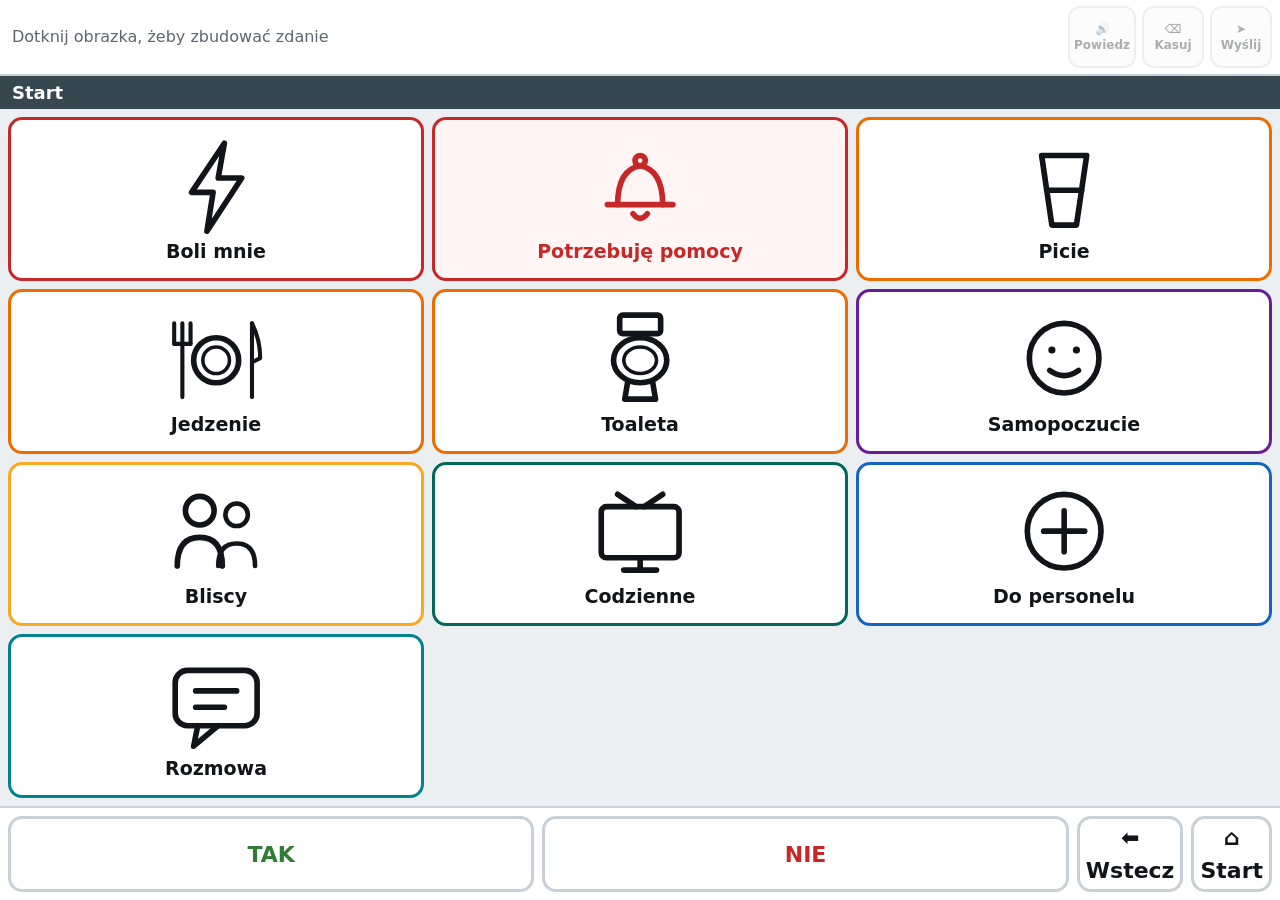
==== index.html @ 2c938c06 "Add files via upload" ====
<!DOCTYPE html>
<html lang="pl">
<head>
<meta charset="utf-8">
<meta name="viewport" content="width=device-width, initial-scale=1, viewport-fit=cover, user-scalable=no">
<meta name="theme-color" content="#37474f">
<meta name="mobile-web-app-capable" content="yes">
<meta name="apple-mobile-web-app-capable" content="yes">
<meta name="apple-mobile-web-app-status-bar-style" content="black-translucent">
<title>Mowa Taty</title>
<link rel="manifest" href="manifest.json">
<link rel="icon" href="img/icon-192.png">
<link rel="apple-touch-icon" href="img/icon-192.png">
<link rel="stylesheet" href="css/app.css">
</head>
<body>

<div id="boot">Uruchamiam…</div>

<div id="app" hidden>

  <!-- pasek budowania zdania -->
  <header id="sentenceBar">
    <div id="sentence" aria-live="polite"></div>
    <div id="barActions">
      <button id="btnSpeakAll" type="button" title="Powiedz całe zdanie">
        <span aria-hidden="true">🔊</span><span>Powiedz</span>
      </button>
      <button id="btnBackspace" type="button" title="Usuń ostatnie">
        <span aria-hidden="true">⌫</span><span>Kasuj</span>
      </button>
      <button id="btnSend" type="button" title="Wyślij komunikat">
        <span aria-hidden="true">➤</span><span>Wyślij</span>
      </button>
    </div>
  </header>

  <!-- nagłówek tablicy (przytrzymaj 3 s = tryb opiekuna) -->
  <div id="boardHead">
    <span id="boardTitle">Start</span>
    <span id="modeTag">TRYB OPIEKUNA</span>
  </div>

  <!-- kafelki -->
  <main id="grid"></main>

  <!-- stały dolny pasek: TAK / NIE zawsze widoczne -->
  <nav id="nav">
    <button id="btnYes" type="button">TAK</button>
    <button id="btnNo" type="button">NIE</button>
    <button id="btnUp" type="button"><span aria-hidden="true">⬅</span><span>Wstecz</span></button>
    <button id="btnHome" type="button"><span aria-hidden="true">⌂</span><span>Start</span></button>
  </nav>

</div>

<!-- arkusz wysyłki -->
<div class="sheet" id="sendSheet">
  <div class="sheet-inner">
    <h2>Wyślij komunikat</h2>
    <div class="msg-preview" id="sendPreview"></div>
    <div class="big-actions" id="sendActions"></div>
    <button class="sheet-close" type="button" data-close="sendSheet">Zamknij</button>
  </div>
</div>

<!-- arkusz osoby -->
<div class="sheet" id="personSheet">
  <div class="sheet-inner">
    <h2 id="personName">Osoba</h2>
    <div class="msg-preview" id="personPreview"></div>
    <div class="big-actions" id="personActions"></div>
    <button class="sheet-close" type="button" data-close="personSheet">Zamknij</button>
  </div>
</div>

<!-- panel opiekuna -->
<div class="sheet" id="caregiverPanel">
  <div class="sheet-inner" id="caregiverInner"></div>
</div>

<div id="toast"></div>

<script src="js/icons.js"></script>
<script src="js/db.js"></script>
<script src="js/data.js"></script>
<script src="js/tts.js"></script>
<script src="js/share.js"></script>
<script src="js/app.js"></script>
<script src="js/caregiver.js"></script>
<script>
  // Service worker działa tylko na HTTPS (albo localhost). Z file:// po prostu go nie ma.
  if ('serviceWorker' in navigator && location.protocol !== 'file:') {
    window.addEventListener('load', function () {
      navigator.serviceWorker.register('sw.js').catch(function () { /* offline bez SW */ });
    });
  }
</script>
</body>
</html>
---- css/app.css ----
/* app.css — Mowa Taty
 *
 * Reguły dostępności z briefu (sekcja b):
 *  - cele dotykowe 72–96 px, znacznie powyżej minimum WCAG,
 *  - kontrast tekstu >= 7:1 (czarny na bieli), kolor tylko jako rama kategorii,
 *  - stała pozycja przycisków (motor planning) — brak przewijania na tablicy,
 *  - brak animacji i dźwięków rozpraszających,
 *  - natychmiastowa reakcja na dotknięcie: mowa startuje ~1 s później,
 *    więc feedback wizualny musi być bezzwłoczny, inaczej użytkownik dotyka drugi raz.
 */

:root {
  --btn-min: 88px;
  --ink: #111418;
  --muted: #5a6672;
  --line: #c9d1d8;
  --bg: #eceff1;
  --card: #ffffff;
  --urgent: #c62828;
  --ok: #2e7d32;
  --focus: #0d47a1;
  --gap: 8px;
}

* { box-sizing: border-box; -webkit-tap-highlight-color: transparent; }

html, body {
  margin: 0; padding: 0; height: 100%;
  overflow: hidden;
  background: var(--bg); color: var(--ink);
  font-family: "Segoe UI", system-ui, -apple-system, Roboto, Arial, sans-serif;
  -webkit-user-select: none; user-select: none;
  overscroll-behavior: none;
}

button { font-family: inherit; color: inherit; cursor: pointer; }

#app {
  display: grid;
  grid-template-rows: auto auto 1fr auto;
  height: 100%;
  height: 100dvh;
}

/* ---------------- pasek budowania zdania ---------------- */

#sentenceBar {
  background: var(--card);
  border-bottom: 2px solid var(--line);
  padding: 6px var(--gap);
  display: grid;
  grid-template-columns: 1fr auto;
  gap: var(--gap);
  align-items: stretch;
  min-height: 76px;
}

#sentence {
  display: flex; align-items: center; gap: 6px;
  overflow-x: auto; overflow-y: hidden;
  font-size: 20px; font-weight: 600; line-height: 1.2;
  padding: 4px;
}
#sentence:empty::before {
  content: "Dotknij obrazka, żeby zbudować zdanie";
  color: var(--muted); font-weight: 400; font-size: 16px;
}
.chip {
  flex: 0 0 auto;
  display: flex; align-items: center; gap: 6px;
  border: 2px solid var(--line); border-radius: 10px;
  padding: 4px 10px; background: #f7f9fa; white-space: nowrap;
}
.chip svg, .chip img { width: 28px; height: 28px; object-fit: cover; border-radius: 4px; }

#barActions { display: flex; gap: 6px; }
#barActions button {
  min-width: 62px; min-height: 62px;
  border: 2px solid var(--line); border-radius: 12px;
  background: #f7f9fa; font-size: 12px; font-weight: 700;
  display: flex; flex-direction: column; align-items: center; justify-content: center;
  gap: 2px; padding: 4px;
}
#barActions button svg { width: 26px; height: 26px; }
#barActions button:disabled { opacity: .35; }
#btnSpeakAll { background: #e3f2fd; border-color: #90caf9; }
#btnSend { background: #e8f5e9; border-color: #a5d6a7; }

/* ---------------- nagłówek tablicy ---------------- */

#boardHead {
  display: flex; align-items: center; gap: 10px;
  padding: 6px 12px;
  background: var(--board-color, #37474f); color: #fff;
}
#boardTitle { font-size: 18px; font-weight: 700; flex: 1; }
#modeTag {
  font-size: 12px; font-weight: 700; letter-spacing: .5px;
  background: #fff; color: #c62828; border-radius: 6px; padding: 2px 8px;
  display: none;
}
body.caregiver #modeTag { display: inline-block; }

/* ---------------- siatka kafelków ---------------- */

#grid {
  display: grid;
  gap: var(--gap);
  padding: var(--gap);
  grid-template-columns: repeat(var(--cols, 3), 1fr);
  grid-auto-rows: minmax(var(--btn-min), 1fr);
  overflow-y: auto;
  align-content: stretch;
}

.tile {
  position: relative;
  background: var(--card);
  border: 3px solid var(--tile-color, var(--line));
  border-radius: 14px;
  display: flex; flex-direction: column;
  align-items: center; justify-content: center;
  gap: 4px; padding: 6px;
  min-height: var(--btn-min);
  text-align: center;
  font-size: 16px; font-weight: 700; line-height: 1.15;
  color: var(--ink);
  overflow: hidden;
}
/* Ikona rośnie razem z kafelkiem — na dużym ekranie ma być duża, nie zgubiona. */
.tile .ico {
  flex: 0 1 auto; width: 84%; height: auto;
  aspect-ratio: 1; max-height: 70%; min-height: 24px;
}
.tile img.photo {
  width: 100%; flex: 1; min-height: 0; object-fit: cover;
  /* Kadr wyżej niż środek — na zdjęciu pionowym twarz jest w górnej części. */
  object-position: 50% 35%;
  border-radius: 8px;
}
.tile .label { flex: 0 0 auto; }
.tile .label .role {
  display: block; font-size: 12px; font-weight: 500; color: var(--muted);
}
.tile.urgent { background: #fff5f5; border-color: var(--urgent); color: var(--urgent); }
.tile.pressed { background: #fff59d; border-color: #f9a825; }
.tile.speaking { border-width: 5px; }
.tile.pain { font-size: 30px; }

/* tryb opiekuna: znacznik edycji */
body.caregiver .tile::after {
  content: "✎";
  position: absolute; top: 2px; right: 6px;
  font-size: 14px; color: var(--focus); font-weight: 700;
}

/* ---------------- dolny pasek ---------------- */

#nav {
  display: grid;
  grid-template-columns: 1fr 1fr auto auto;
  gap: var(--gap);
  padding: var(--gap);
  background: var(--card);
  border-top: 2px solid var(--line);
}
#nav button {
  min-height: 76px;
  border: 3px solid var(--line); border-radius: 14px;
  background: var(--card);
  font-size: 22px; font-weight: 800;
  display: flex; align-items: center; justify-content: center; gap: 8px;
}
#nav button svg { width: 30px; height: 30px; }
#btnYes { border-color: var(--ok); color: var(--ok); }
#btnNo  { border-color: var(--urgent); color: var(--urgent); }
#btnUp, #btnHome { min-width: 76px; font-size: 13px; flex-direction: column; gap: 2px; }
#btnYes.pressed, #btnNo.pressed, #nav button.pressed { background: #fff59d; }

/* ---------------- arkusze / panele ---------------- */

.sheet {
  position: fixed; inset: 0; z-index: 40;
  background: rgba(17, 20, 24, .55);
  display: none;
  align-items: flex-end;
}
.sheet.open { display: flex; }
.sheet-inner {
  background: var(--card);
  width: 100%; max-height: 92%;
  border-radius: 18px 18px 0 0;
  padding: 14px;
  overflow-y: auto;
  -webkit-user-select: text; user-select: text;
}
.sheet h2 { margin: 0 0 10px; font-size: 20px; }
.sheet .msg-preview {
  border: 2px dashed var(--line); border-radius: 12px;
  padding: 10px; margin-bottom: 12px;
  font-size: 19px; font-weight: 600; min-height: 56px;
}
.big-actions { display: grid; gap: 10px; }
.big-actions button, .big-actions a.btn {
  display: flex; align-items: center; gap: 12px;
  min-height: 68px; padding: 10px 14px;
  border: 3px solid var(--line); border-radius: 14px;
  background: var(--card); font-size: 18px; font-weight: 700;
  text-decoration: none; color: var(--ink);
}
.big-actions svg { width: 34px; height: 34px; flex: 0 0 auto; }
.big-actions .sub { display: block; font-size: 13px; font-weight: 400; color: var(--muted); }
.big-actions button:disabled { opacity: .4; }
.sheet-close {
  margin-top: 14px; width: 100%; min-height: 60px;
  border: 3px solid var(--line); border-radius: 14px;
  background: #f7f9fa; font-size: 18px; font-weight: 700;
}

/* ---------------- panel opiekuna ---------------- */

#caregiverPanel .sheet-inner { max-height: 96%; }
.cg-section { border-top: 2px solid var(--line); margin-top: 14px; padding-top: 12px; }
.cg-section:first-of-type { border-top: 0; margin-top: 0; }
.cg-section h3 { margin: 0 0 8px; font-size: 16px; }
.cg-row { display: grid; grid-template-columns: 140px 1fr; gap: 8px; align-items: center;
          margin-bottom: 8px; font-size: 15px; }
.cg-row input, .cg-row select, .cg-row textarea {
  font: inherit; padding: 10px; border: 2px solid var(--line); border-radius: 8px;
  width: 100%; background: #fff; color: var(--ink);
}
.cg-actions { display: flex; flex-wrap: wrap; gap: 8px; }
.cg-actions button {
  min-height: 52px; padding: 8px 14px; border: 2px solid var(--line);
  border-radius: 10px; background: #f7f9fa; font-size: 15px; font-weight: 600;
}
.cg-actions button.primary { background: var(--focus); color: #fff; border-color: var(--focus); }
.cg-actions button.danger { background: #ffebee; border-color: var(--urgent); color: var(--urgent); }

.status {
  padding: 10px 12px; border-radius: 10px; border-left: 8px solid var(--muted);
  background: #eceff1; font-size: 14px; margin-bottom: 10px;
}
.status.ok   { border-color: var(--ok);     background: #e8f5e9; }
.status.warn { border-color: #ef6c00;       background: #fff3e0; }
.status.bad  { border-color: var(--urgent); background: #ffebee; }

.people-list { display: grid; gap: 8px; }
.person-row {
  display: grid; grid-template-columns: 56px 1fr auto; gap: 10px; align-items: center;
  border: 2px solid var(--line); border-radius: 10px; padding: 8px;
}
.person-row img { width: 56px; height: 56px; object-fit: cover; border-radius: 8px; }
.person-row .name { font-weight: 700; }
.person-row .phone { font-size: 13px; color: var(--muted); }

#toast {
  position: fixed; left: 50%; bottom: 110px; transform: translateX(-50%);
  background: #111418; color: #fff; padding: 12px 18px; border-radius: 10px;
  font-size: 16px; font-weight: 600; z-index: 60; display: none; max-width: 88%;
  text-align: center;
}
#toast.show { display: block; }

/* ---------------- ikony ---------------- */

.ico {
  fill: none; stroke: currentColor; stroke-width: 5.5;
  stroke-linecap: round; stroke-linejoin: round;
}

/* ---------------- ekran ładowania ---------------- */

#boot {
  position: fixed; inset: 0; z-index: 90; background: var(--bg);
  display: flex; align-items: center; justify-content: center;
  font-size: 20px; font-weight: 700; color: var(--muted);
}
#boot.done { display: none; }

/* ---------------- większy ekran (tablet) ---------------- */

@media (min-width: 700px) {
  .tile { font-size: 19px; }
  #sentence { font-size: 24px; }
}
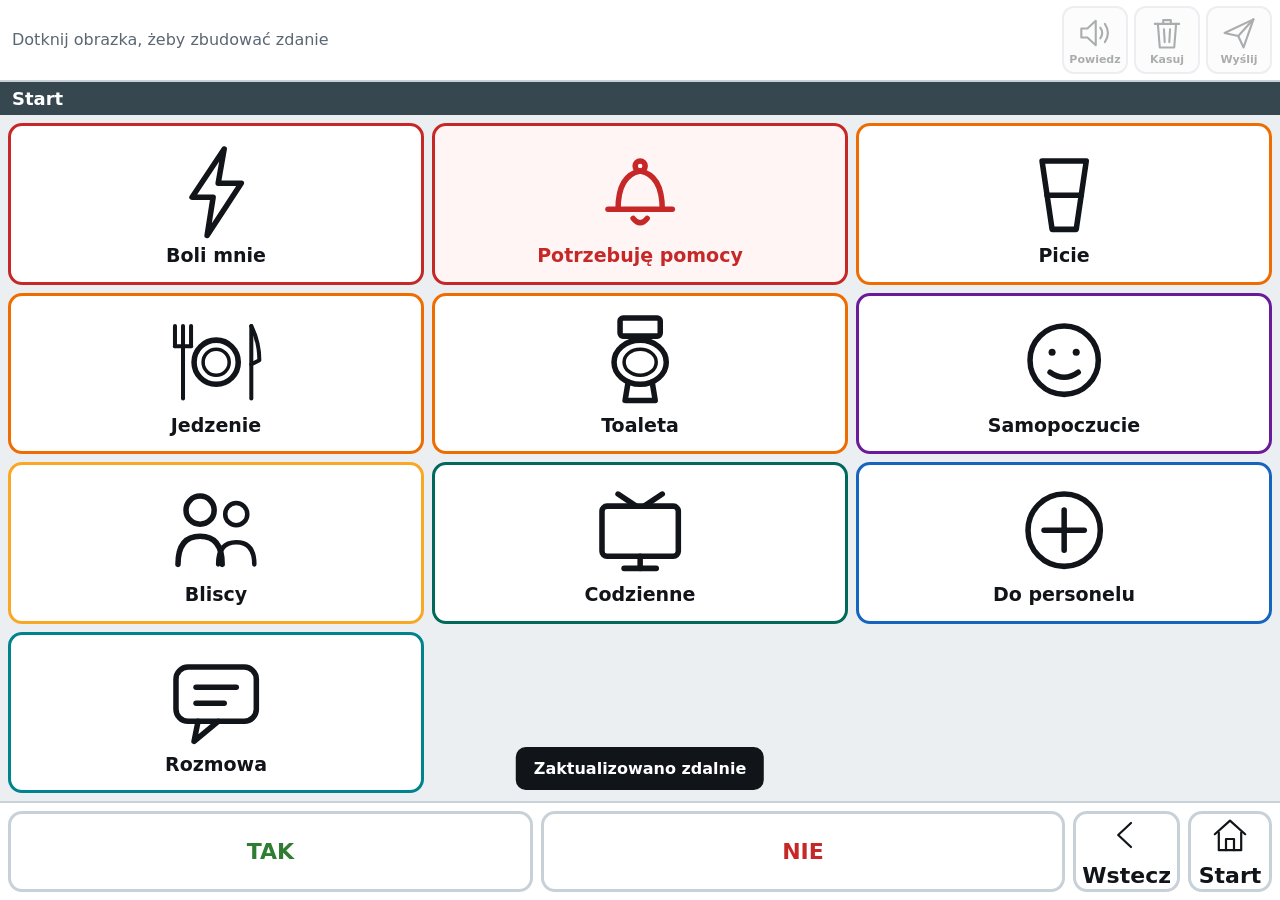
==== commit b7556605: "Add files via upload" ====
--- a/index.html
+++ b/index.html
@@ -22,16 +22,11 @@
   <!-- pasek budowania zdania -->
   <header id="sentenceBar">
     <div id="sentence" aria-live="polite"></div>
+    <!-- ikony wstawia app.js (Icons.svg), żeby były wektorowe i duże -->
     <div id="barActions">
-      <button id="btnSpeakAll" type="button" title="Powiedz całe zdanie">
-        <span aria-hidden="true">🔊</span><span>Powiedz</span>
-      </button>
-      <button id="btnBackspace" type="button" title="Usuń ostatnie">
-        <span aria-hidden="true">⌫</span><span>Kasuj</span>
-      </button>
-      <button id="btnSend" type="button" title="Wyślij komunikat">
-        <span aria-hidden="true">➤</span><span>Wyślij</span>
-      </button>
+      <button id="btnSpeakAll" type="button" title="Powiedz całe zdanie"></button>
+      <button id="btnBackspace" type="button" title="Wyczyść zdanie"></button>
+      <button id="btnSend" type="button" title="Wyślij komunikat"></button>
     </div>
   </header>
 
@@ -48,8 +43,8 @@
   <nav id="nav">
     <button id="btnYes" type="button">TAK</button>
     <button id="btnNo" type="button">NIE</button>
-    <button id="btnUp" type="button"><span aria-hidden="true">⬅</span><span>Wstecz</span></button>
-    <button id="btnHome" type="button"><span aria-hidden="true">⌂</span><span>Start</span></button>
+    <button id="btnUp" type="button"></button>
+    <button id="btnHome" type="button"></button>
   </nav>
 
 </div>
@@ -79,6 +74,12 @@
   <div class="sheet-inner" id="caregiverInner"></div>
 </div>
 
+<!-- własne okienka zamiast prompt()/confirm() — natywne bywają blokowane
+     w zainstalowanej aplikacji, zwłaszcza na iPhonie -->
+<div class="sheet" id="dialog">
+  <div class="sheet-inner" id="dialogInner"></div>
+</div>
+
 <div id="toast"></div>
 
 <script src="js/icons.js"></script>
@@ -86,13 +87,39 @@
 <script src="js/data.js"></script>
 <script src="js/tts.js"></script>
 <script src="js/share.js"></script>
+<script src="js/remote.js"></script>
 <script src="js/app.js"></script>
 <script src="js/caregiver.js"></script>
 <script>
   // Service worker działa tylko na HTTPS (albo localhost). Z file:// po prostu go nie ma.
   if ('serviceWorker' in navigator && location.protocol !== 'file:') {
     window.addEventListener('load', function () {
-      navigator.serviceWorker.register('sw.js').catch(function () { /* offline bez SW */ });
+      navigator.serviceWorker.register('sw.js').then(function (reg) {
+
+        // Sprawdzaj, czy na serwerze jest nowsza wersja aplikacji — przy
+        // starcie, po powrocie do aplikacji i co pół godziny. Dzięki temu
+        // poprawki docierają na telefon bez żadnej akcji użytkownika.
+        function look() { reg.update().catch(function () {}); }
+        setInterval(look, 30 * 60 * 1000);
+        document.addEventListener('visibilitychange', function () {
+          if (!document.hidden) { look(); }
+        });
+      }).catch(function () { /* offline bez SW */ });
+
+      // Nowy service worker przejął stronę → przeładuj, ale tylko wtedy,
+      // gdy nie przerwiemy budowanego właśnie zdania ani wypowiedzi.
+      var reloading = false;
+      navigator.serviceWorker.addEventListener('controllerchange', function () {
+        if (reloading) { return; }
+        reloading = true;
+
+        (function waitForCalm() {
+          var busy = (window.App && App.sentenceText && App.sentenceText()) ||
+                     (window.TTS && TTS.state && TTS.state.speaking);
+          if (busy) { setTimeout(waitForCalm, 5000); return; }
+          location.reload();
+        }());
+      });
     });
   }
 </script>
--- a/css/app.css
+++ b/css/app.css
@@ -75,13 +75,13 @@
 
 #barActions { display: flex; gap: 6px; }
 #barActions button {
-  min-width: 62px; min-height: 62px;
+  min-width: 66px; min-height: 68px;
   border: 2px solid var(--line); border-radius: 12px;
-  background: #f7f9fa; font-size: 12px; font-weight: 700;
+  background: #f7f9fa; font-size: 11px; font-weight: 700;
   display: flex; flex-direction: column; align-items: center; justify-content: center;
-  gap: 2px; padding: 4px;
-}
-#barActions button svg { width: 26px; height: 26px; }
+  gap: 1px; padding: 3px;
+}
+#barActions button svg { width: 38px; height: 38px; flex: 0 0 auto; }
 #barActions button:disabled { opacity: .35; }
 #btnSpeakAll { background: #e3f2fd; border-color: #90caf9; }
 #btnSend { background: #e8f5e9; border-color: #a5d6a7; }
@@ -92,6 +92,11 @@
   display: flex; align-items: center; gap: 10px;
   padding: 6px 12px;
   background: var(--board-color, #37474f); color: #fff;
+  /* Bez tego iOS przy przytrzymaniu pokazuje własne menu i przerywa gest
+     wejścia w tryb opiekuna. */
+  -webkit-touch-callout: none;
+  touch-action: manipulation;
+  cursor: pointer;
 }
 #boardTitle { font-size: 18px; font-weight: 700; flex: 1; }
 #modeTag {
@@ -171,10 +176,11 @@
   font-size: 22px; font-weight: 800;
   display: flex; align-items: center; justify-content: center; gap: 8px;
 }
-#nav button svg { width: 30px; height: 30px; }
+#nav button svg { width: 40px; height: 40px; flex: 0 0 auto; }
 #btnYes { border-color: var(--ok); color: var(--ok); }
 #btnNo  { border-color: var(--urgent); color: var(--urgent); }
-#btnUp, #btnHome { min-width: 76px; font-size: 13px; flex-direction: column; gap: 2px; }
+#btnUp, #btnHome { min-width: 84px; font-size: 12px; flex-direction: column; gap: 0; }
+#btnUp svg, #btnHome svg { width: 42px; height: 42px; }
 #btnYes.pressed, #btnNo.pressed, #nav button.pressed { background: #fff59d; }
 
 /* ---------------- arkusze / panele ---------------- */
@@ -211,6 +217,14 @@
 .big-actions svg { width: 34px; height: 34px; flex: 0 0 auto; }
 .big-actions .sub { display: block; font-size: 13px; font-weight: 400; color: var(--muted); }
 .big-actions button:disabled { opacity: .4; }
+/* klawiatura PIN */
+.keypad { display: grid; grid-template-columns: repeat(3, 1fr); gap: 8px; margin-bottom: 12px; }
+.keypad button {
+  min-height: 66px; font-size: 26px; font-weight: 700;
+  border: 3px solid var(--line); border-radius: 12px; background: #f7f9fa;
+}
+.keypad button:active { background: #fff59d; }
+
 .sheet-close {
   margin-top: 14px; width: 100%; min-height: 60px;
   border: 3px solid var(--line); border-radius: 14px;
